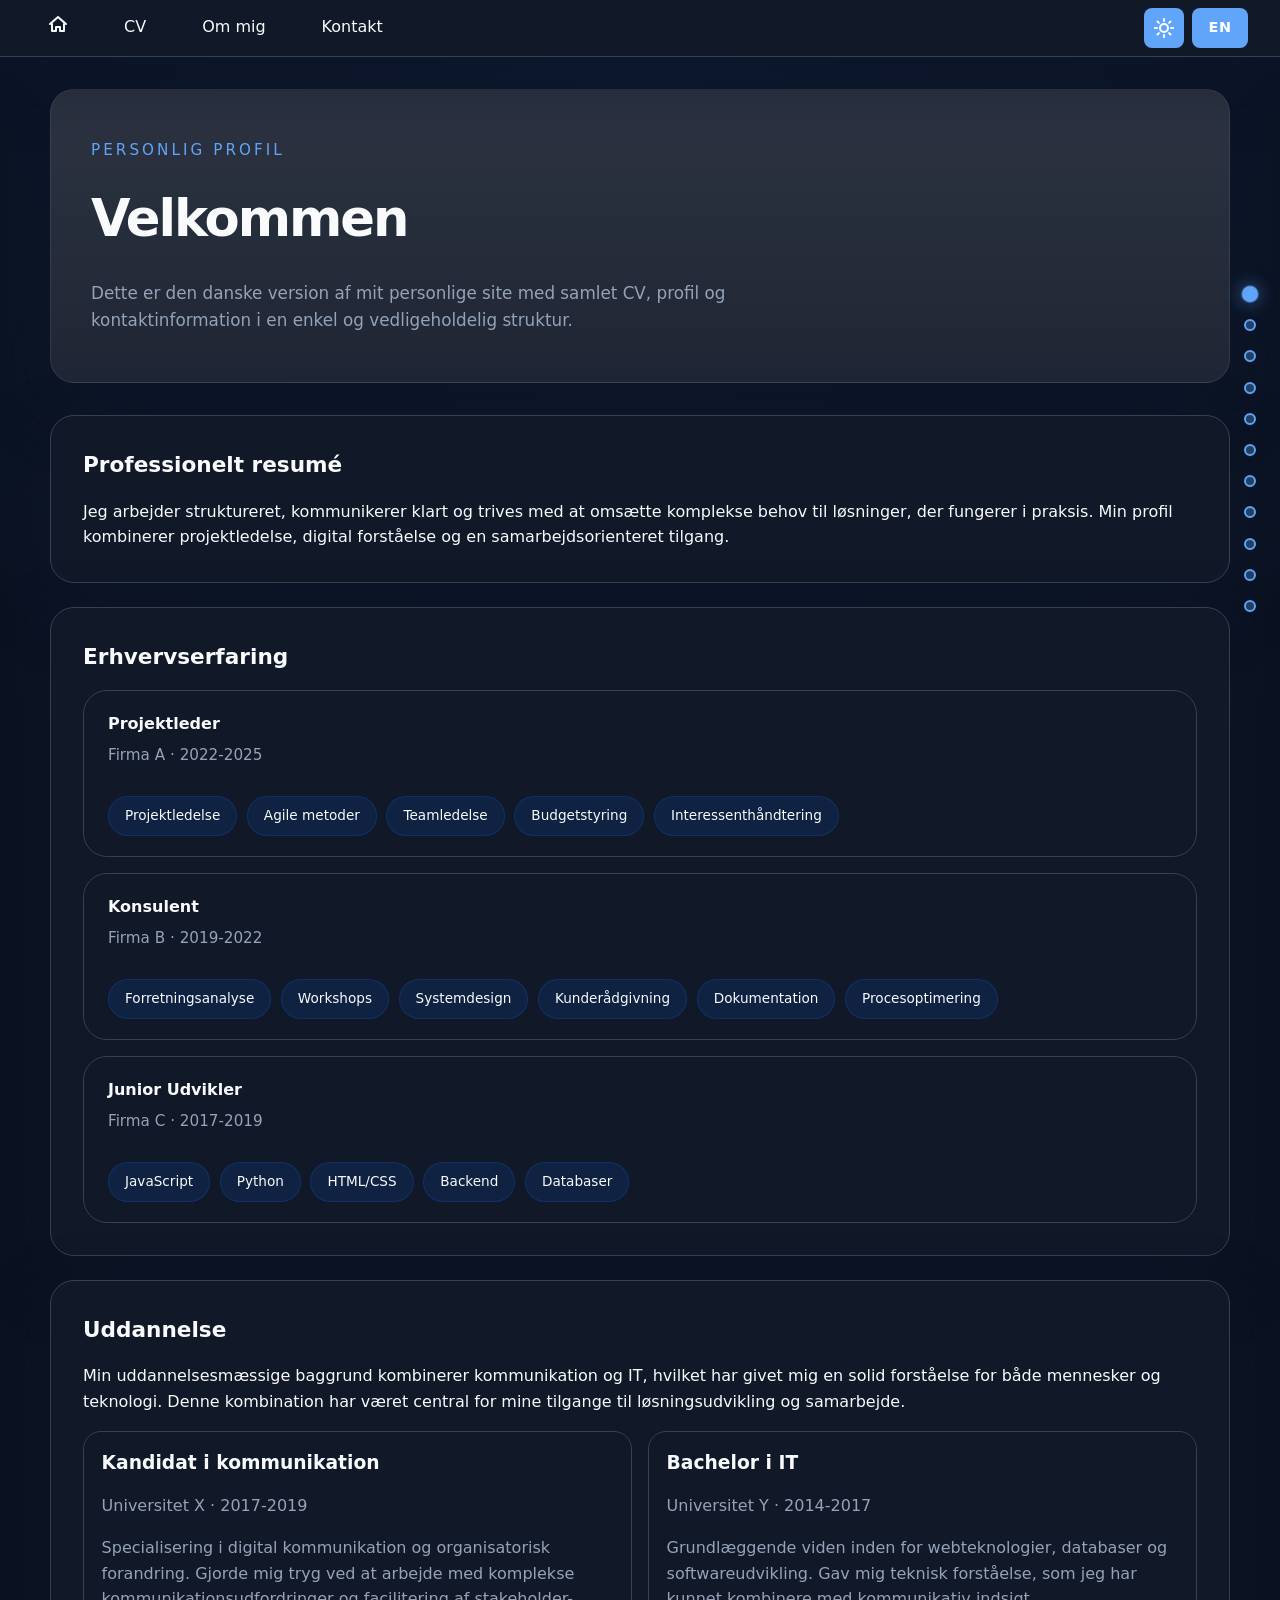
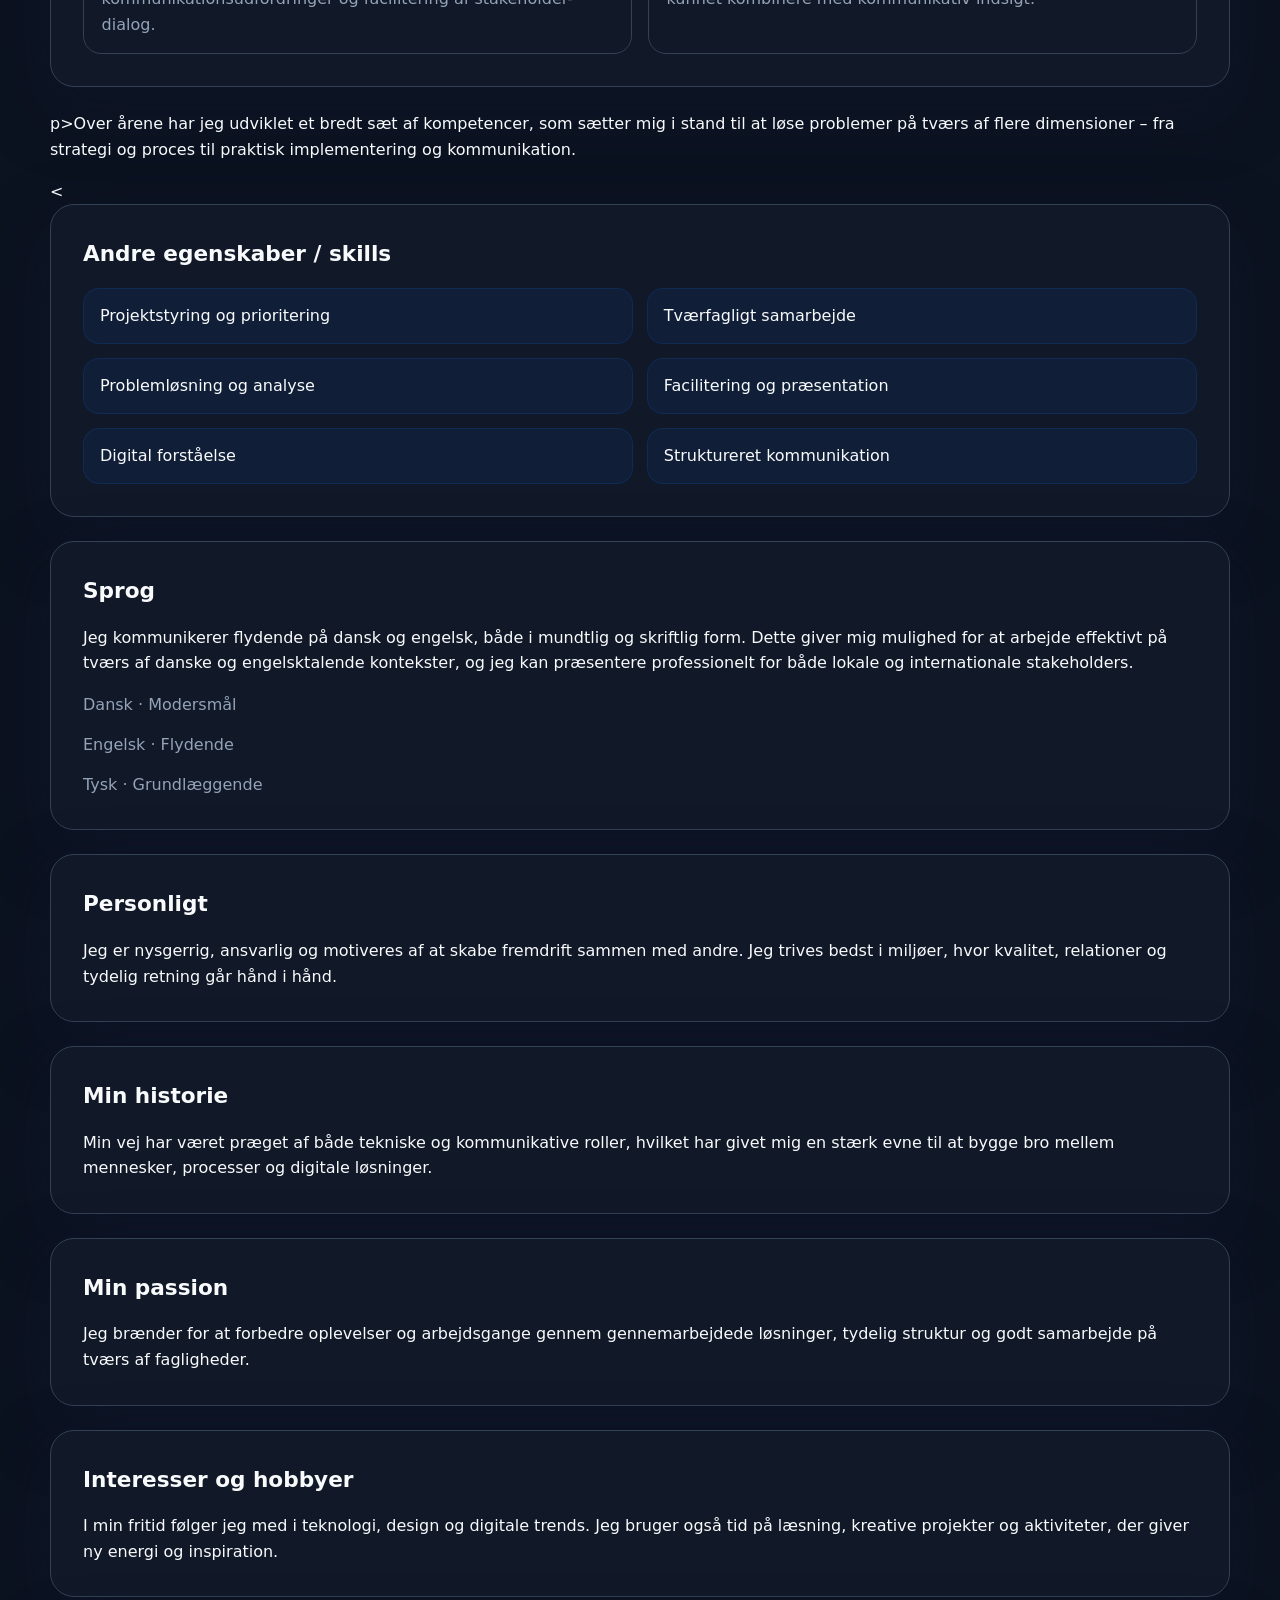
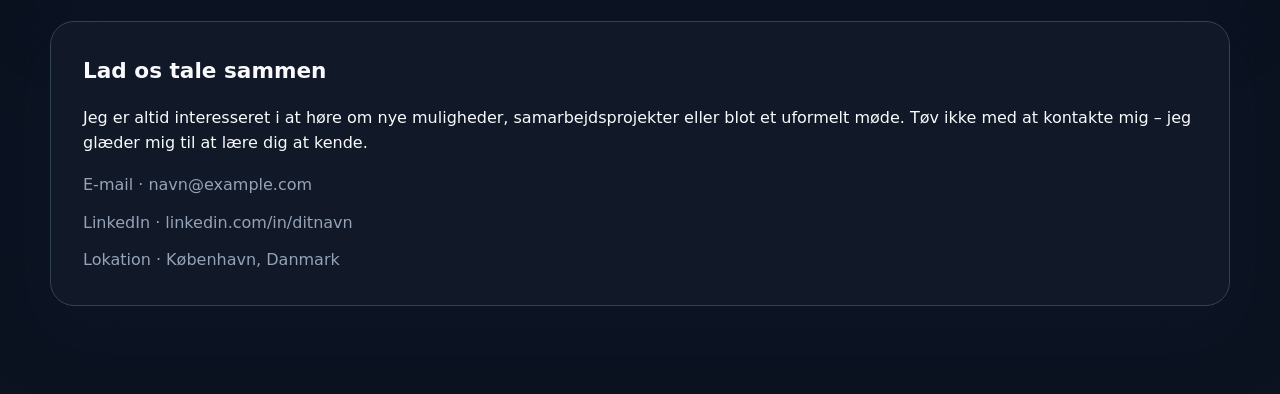
==== da/index.html @ f8e31b6a "Updated educational background and skills sections in both Danish and English versions of the CV." ====
<!DOCTYPE html>
<html lang="da">
<head>
  <meta charset="UTF-8">
  <meta name="viewport" content="width=device-width, initial-scale=1.0">
  <meta name="description" content="Dansk version af mit personlige CV og profilsite.">
  <title>CV og profil</title>
  <link rel="stylesheet" href="../assets/style.css">
</head>
<body>
  <div id="scroll-progress" aria-hidden="true"></div>
  <header class="top-nav">
    <div class="nav-left">
      <nav aria-label="Primær navigation">
        <ul class="nav-menu">
          <li>
            <a href="#top" class="home-icon" aria-label="Gå til toppen" title="Top">
              <svg xmlns="http://www.w3.org/2000/svg" width="20" height="20" viewBox="0 0 20 20" fill="none" aria-hidden="true">
                <path d="M2 10L10 3L18 10" stroke="currentColor" stroke-width="2" stroke-linecap="round" stroke-linejoin="round"/>
                <path d="M4 10V17H8V13H12V17H16V10" stroke="currentColor" stroke-width="2" stroke-linecap="round" stroke-linejoin="round"/>
              </svg>
            </a>
          </li>
          <li><a href="#resume">CV</a></li>
          <li><a href="#about">Om mig</a></li>
          <li><a href="#contact">Kontakt</a></li>
        </ul>
      </nav>
    </div>
    <div class="nav-right">
      <button id="theme-toggle" class="nav-btn icon-btn" type="button" aria-label="Skift tema" title="Skift tema"></button>
      <a class="nav-btn lang-switch" href="../en/index.html" lang="en" hreflang="en" aria-label="Switch to English">EN</a>
    </div>
  </header>

  <main class="page-shell" id="top">
    <section class="hero">
      <div class="hero-content">
        <p class="eyebrow">Personlig profil</p>
        <h1>Velkommen</h1>
        <p class="subtitle">Dette er den danske version af mit personlige site med samlet CV, profil og kontaktinformation i en enkel og vedligeholdelig struktur.</p>
      </div>
    </section>

    <section id="resume" class="section-card">
      <h2>Professionelt resumé</h2>
      <p>Jeg arbejder struktureret, kommunikerer klart og trives med at omsætte komplekse behov til løsninger, der fungerer i praksis. Min profil kombinerer projektledelse, digital forståelse og en samarbejdsorienteret tilgang.</p>
    </section>

    <section id="experience" class="section-card experience">
      <h2>Erhvervserfaring</h2>

      <div class="accordion-item">
        <button class="accordion-button" aria-expanded="false" type="button">
          <span class="accordion-heading">
            <strong>Projektleder</strong>
            <small>Firma A · 2022-2025</small>
          </span>
          <span class="button-skills">
            <span class="skill-pill">Projektledelse</span>
            <span class="skill-pill">Agile metoder</span>
            <span class="skill-pill">Teamledelse</span>
            <span class="skill-pill">Budgetstyring</span>
            <span class="skill-pill">Interessenthåndtering</span>
          </span>
        </button>
        <div class="accordion-panel">
          <p>Ledede tværfaglige teams og sikrede, at projekter blev leveret til tiden og inden for rammerne.</p>
          <p>Arbejdede med planlægning, prioritering og koordinering mellem interne ressourcer og eksterne samarbejdspartnere.</p>
          <p>Skabte mere stabile processer og højere fremdrift gennem tydelig forventningsafstemning og løbende opfølgning.</p>
          <div class="job-skills">
            <span class="skill-pill">Projektledelse</span>
            <span class="skill-pill">Agile metoder</span>
            <span class="skill-pill">Teamledelse</span>
            <span class="skill-pill">Budgetstyring</span>
            <span class="skill-pill">Interessenthåndtering</span>
          </div>
        </div>
      </div>

      <div class="accordion-item">
        <button class="accordion-button" aria-expanded="false" type="button">
          <span class="accordion-heading">
            <strong>Konsulent</strong>
            <small>Firma B · 2019-2022</small>
          </span>
          <span class="button-skills">
            <span class="skill-pill">Forretningsanalyse</span>
            <span class="skill-pill">Workshops</span>
            <span class="skill-pill">Systemdesign</span>
            <span class="skill-pill">Kunderådgivning</span>
            <span class="skill-pill">Dokumentation</span>
            <span class="skill-pill">Procesoptimering</span>
          </span>
        </button>
        <div class="accordion-panel">
          <p>Rådgav kunder om digitale løsninger og omsatte forretningsbehov til konkrete anbefalinger og implementeringer.</p>
          <p>Faciliterede workshops, analyserede arbejdsgange og beskrev løsninger, som kunne forankres i den daglige drift.</p>
          <p>Leverede projekter med høj kundetilfredshed gennem tydelig dokumentation og tæt dialog i hele forløbet.</p>
          <div class="job-skills">
            <span class="skill-pill">Forretningsanalyse</span>
            <span class="skill-pill">Workshops</span>
            <span class="skill-pill">Systemdesign</span>
            <span class="skill-pill">Kunderådgivning</span>
            <span class="skill-pill">Dokumentation</span>
            <span class="skill-pill">Procesoptimering</span>
          </div>
        </div>
      </div>

      <div class="accordion-item">
        <button class="accordion-button" aria-expanded="false" type="button">
          <span class="accordion-heading">
            <strong>Junior Udvikler</strong>
            <small>Firma C · 2017-2019</small>
          </span>
          <span class="button-skills">
            <span class="skill-pill">JavaScript</span>
            <span class="skill-pill">Python</span>
            <span class="skill-pill">HTML/CSS</span>
            <span class="skill-pill">Backend</span>
            <span class="skill-pill">Databaser</span>
          </span>
        </button>
        <div class="accordion-panel">
          <p>Udviklede og vedligeholdt webapplikationer med fokus på stabile funktioner og gode brugeroplevelser.</p>
          <p>Bidrog til både frontend og backend og samarbejdede tæt med designere og mere erfarne udviklere.</p>
          <p>Optimerede løsninger løbende og lærte hurtigt nye teknologier gennem praktisk arbejde og kodegennemgang.</p>
          <div class="job-skills">
            <span class="skill-pill">JavaScript</span>
            <span class="skill-pill">Python</span>
            <span class="skill-pill">HTML/CSS</span>
            <span class="skill-pill">Backend</span>
            <span class="skill-pill">Databaser</span>
          </div>
        </div>
      </div>
    </section>

    <section id="education" class="section-card">
      <h2>Uddannelse</h2>
      <p>Min uddannelsesmæssige baggrund kombinerer kommunikation og IT, hvilket har givet mig en solid forståelse for både mennesker og teknologi. Denne kombination har været central for mine tilgange til løsningsudvikling og samarbejde.</p>
      <div class="edu-grid">
        <article class="edu-item">
          <h3>Kandidat i kommunikation</h3>
          <p>Universitet X · 2017-2019</p>
          <p>Specialisering i digital kommunikation og organisatorisk forandring. Gjorde mig tryg ved at arbejde med komplekse kommunikationsudfordringer og facilitering af stakeholder-dialog.</p>
        </article>
        <article class="edu-item">
          <h3>Bachelor i IT</h3>
          <p>Universitet Y · 2014-2017</p>
          <p>Grundlæggende viden inden for webteknologier, databaser og softwareudvikling. Gav mig teknisk forståelse, som jeg har kunnet kombinere med kommunikativ indsigt.</p>
        </article>
      </div>
    </section>
p>Over årene har jeg udviklet et bredt sæt af kompetencer, som sætter mig i stand til at løse problemer på tværs af flere dimensioner – fra strategi og proces til praktisk implementering og kommunikation.</p>
      <
    <section id="skills" class="section-card">
      <h2>Andre egenskaber / skills</h2>
      <ul class="skill-list">
        <li>Projektstyring og prioritering</li>
        <li>Tværfagligt samarbejde</li>
        <li>Problemløsning og analyse</li>
        <li>Facilitering og præsentation</li>
        <li>Digital forståelse</li>
        <li>Struktureret kommunikation</li>
      </ul>
    </section>

    <section id="languages" class="section-card">
      <h2>Sprog</h2>
      <p>Jeg kommunikerer flydende på dansk og engelsk, både i mundtlig og skriftlig form. Dette giver mig mulighed for at arbejde effektivt på tværs af danske og engelsktalende kontekster, og jeg kan præsentere professionelt for både lokale og internationale stakeholders.</p>
      <ul class="plain-list">
        <li>Dansk · Modersmål</li>
        <li>Engelsk · Flydende</li>
        <li>Tysk · Grundlæggende</li>
      </ul>
    </section>

    <section id="personal" class="section-card">
      <h2>Personligt</h2>
      <p>Jeg er nysgerrig, ansvarlig og motiveres af at skabe fremdrift sammen med andre. Jeg trives bedst i miljøer, hvor kvalitet, relationer og tydelig retning går hånd i hånd.</p>
    </section>

    <section id="about" class="section-card">
      <h2>Min historie</h2>
      <p>Min vej har været præget af både tekniske og kommunikative roller, hvilket har givet mig en stærk evne til at bygge bro mellem mennesker, processer og digitale løsninger.</p>
    </section>

    <section id="passion" class="section-card">
      <h2>Min passion</h2>
      <p>Jeg brænder for at forbedre oplevelser og arbejdsgange gennem gennemarbejdede løsninger, tydelig struktur og godt samarbejde på tværs af fagligheder.</p>
    </section>

    <section id="interests" class="section-card">
      <h2>Interesser og hobbyer</h2>
      <p>I min fritid følger jeg med i teknologi, design og digitale trends. Jeg bruger også tid på læsning, kreative projekter og aktiviteter, der giver ny energi og inspiration.</p>
    </section>

    <section id="contact" class="section-card">
      <h2>Lad os tale sammen</h2>
      <p>Jeg er altid interesseret i at høre om nye muligheder, samarbejdsprojekter eller blot et uformelt møde. Tøv ikke med at kontakte mig – jeg glæder mig til at lære dig at kende.</p>
      <ul class="contact-list">
        <li>E-mail · navn@example.com</li>
        <li>LinkedIn · linkedin.com/in/ditnavn</li>
        <li>Lokation · København, Danmark</li>
      </ul>
    </section>
  </main>

  <script src="../assets/script.js"></script>
</body>
</html>
---- assets/style.css ----
:root {
  color-scheme: dark;
  --bg: #0b1220;
  --surface: #111827;
  --text: #f8fafc;
  --muted: #94a3b8;
  --border: #334155;
  --primary: #60a5fa;
  --shadow: 0 24px 60px rgba(15, 23, 42, 0.65);
  --radius: 24px;
  font-family: Inter, system-ui, -apple-system, BlinkMacSystemFont, "Segoe UI", sans-serif;
}

body.light-theme {
  color-scheme: light;
  --bg: #f7f7f7;
  --surface: #ffffff;
  --text: #111111;
  --muted: #5f6a72;
  --border: #dfe3e8;
  --primary: #0d6efd;
  --shadow: 0 24px 60px rgba(17, 24, 39, 0.08);
}

* {
  box-sizing: border-box;
}

html {
  scroll-behavior: smooth;
}

body {
  margin: 0;
  min-height: 100vh;
  background: radial-gradient(circle at top, rgba(13, 110, 253, 0.08), transparent 28%), var(--bg);
  color: var(--text);
  line-height: 1.6;
}

img {
  max-width: 100%;
  display: block;
}

button,
a {
  font: inherit;
}

.page-shell {
  width: min(1180px, calc(100% - 2rem));
  margin: 0 auto;
  padding: 2rem 0 4rem;
}

.hero {
  background: linear-gradient(180deg, rgba(255, 255, 255, 0.12), rgba(255, 255, 255, 0.06)), var(--surface);
  border: 1px solid rgba(255, 255, 255, 0.08);
  border-radius: var(--radius);
  padding: 3rem 2.5rem;
  margin-bottom: 2rem;
  box-shadow: var(--shadow);
}

body.light-theme .hero {
  background: linear-gradient(180deg, rgba(255, 255, 255, 0.95), rgba(255, 255, 255, 0.7)), var(--surface);
  border-color: rgba(15, 23, 42, 0.08);
}

.hero-content {
  max-width: 760px;
}

.eyebrow {
  margin: 0 0 1rem;
  color: var(--primary);
  font-size: 0.95rem;
  letter-spacing: 0.2em;
  text-transform: uppercase;
}

.hero h1 {
  margin: 0;
  font-size: clamp(2.5rem, 4vw, 4rem);
  letter-spacing: -0.04em;
}

.subtitle {
  margin: 1.25rem 0 0;
  max-width: 700px;
  color: var(--muted);
  font-size: 1.05rem;
}

.section-card {
  background: var(--surface);
  border-radius: var(--radius);
  border: 1px solid var(--border);
  box-shadow: var(--shadow);
  padding: 2rem;
  margin-bottom: 1.5rem;
}

.section-card h2 {
  margin: 0 0 1rem;
  font-size: 1.35rem;
}

.section-card p:last-child {
  margin-bottom: 0;
}

.experience .accordion-item + .accordion-item {
  margin-top: 1rem;
}

.accordion-button {
  width: 100%;
  display: flex;
  align-items: center;
  justify-content: space-between;
  gap: 1rem;
  padding: 1.25rem 1.5rem;
  border: 1px solid var(--border);
  border-radius: 1.5rem;
  background: transparent;
  color: var(--text);
  cursor: pointer;
  transition: background 0.2s ease, border-color 0.2s ease;
  flex-wrap: wrap;
}

.accordion-button:hover,
.accordion-button[aria-expanded="true"] {
  background: rgba(13, 110, 253, 0.06);
  border-color: rgba(13, 110, 253, 0.2);
}

.accordion-heading {
  display: grid;
  gap: 0.4rem;
  text-align: left;
}

.accordion-heading strong {
  font-size: 1rem;
}

.accordion-heading small {
  color: var(--muted);
  font-size: 0.95rem;
}

.button-skills {
  width: 100%;
  display: flex;
  flex-wrap: wrap;
  gap: 0.6rem;
  margin-top: 0.8rem;
}

.accordion-button[aria-expanded="true"] .button-skills {
  display: none;
}

.accordion-panel {
  max-height: 0;
  overflow: hidden;
  transition: max-height 0.3s ease, padding 0.3s ease;
  padding: 0 1.5rem;
}

.accordion-panel p {
  margin: 0;
  padding: 1rem 0 0;
  color: var(--muted);
}

.job-skills {
  display: flex;
  flex-wrap: wrap;
  gap: 0.6rem;
  margin-top: 1.2rem;
  padding-top: 0.8rem;
  border-top: 1px solid var(--border);
}

.skill-pill {
  display: inline-block;
  background: rgba(13, 110, 253, 0.12);
  border: 1px solid rgba(13, 110, 253, 0.2);
  border-radius: 20px;
  padding: 0.5rem 1rem;
  color: var(--text);
  font-size: 0.85rem;
  white-space: nowrap;
}

.edu-grid {
  display: grid;
  gap: 1rem;
  grid-template-columns: repeat(2, minmax(0, 1fr));
}

.edu-item {
  padding: 1rem 1.1rem;
  border: 1px solid var(--border);
  border-radius: 18px;
}

.edu-item h3,
.plain-list li,
.contact-list li {
  margin: 0;
}

.edu-item p,
.plain-list li,
.contact-list li {
  color: var(--muted);
}

.plain-list {
  list-style: none;
  padding: 0;
  margin: 0;
  display: grid;
  gap: 0.9rem;
}

.skill-list {
  display: grid;
  grid-template-columns: repeat(2, minmax(0, 1fr));
  gap: 0.85rem;
  list-style: none;
  padding: 0;
  margin: 0;
}

.skill-list li {
  background: rgba(13, 110, 253, 0.08);
  border: 1px solid rgba(13, 110, 253, 0.14);
  border-radius: 16px;
  padding: 0.9rem 1rem;
  color: var(--text);
}

.contact-list {
  list-style: none;
  padding: 0;
  margin: 0;
  display: grid;
  gap: 0.75rem;
}

.top-nav {
  width: 100%;
  display: flex;
  align-items: center;
  justify-content: space-between;
  background: var(--surface);
  border-bottom: 1px solid var(--border);
  padding: 0.5rem 2rem;
  box-shadow: var(--shadow);
  position: sticky;
  top: 0;
  z-index: 100;
}

.nav-left {
  display: flex;
  align-items: center;
}

.nav-menu {
  display: flex;
  gap: 1.5rem;
  list-style: none;
  margin: 0;
  padding: 0;
}

.nav-menu li a {
  color: var(--text);
  text-decoration: none;
  padding: 0.5rem 1rem;
  border-radius: 8px;
  transition: background 0.2s;
}

.nav-menu li a:hover,
.nav-menu li a.active {
  background: rgba(13, 110, 253, 0.1);
}

.nav-right {
  display: flex;
  align-items: center;
  gap: 0.5rem;
}

.nav-btn {
  background-color: var(--primary);
  border: none;
  color: white;
  padding: 0.5rem 1rem;
  font-size: 0.9rem;
  border-radius: 8px;
  cursor: pointer;
  transition: background-color 0.2s;
  text-decoration: none;
  display: inline-flex;
  align-items: center;
  justify-content: center;
}

.nav-btn:hover {
  background-color: #0056b3;
}

.icon-btn {
  padding: 0.5rem;
  min-width: 2.5rem;
  min-height: 2.5rem;
}

.lang-switch {
  min-width: 3rem;
  font-weight: 700;
  letter-spacing: 0.06em;
}

#scroll-progress {
  position: fixed;
  right: 1.5rem;
  top: 50%;
  transform: translateY(-50%);
  width: auto;
  height: auto;
  z-index: 999;
  display: flex;
  flex-direction: column;
  gap: 1.2rem;
}

.progress-bullet {
  width: 12px;
  height: 12px;
  border-radius: 50%;
  background: rgba(96, 165, 250, 0.3);
  border: 2px solid var(--primary);
  cursor: pointer;
  transition: all 0.3s ease;
  display: block;
}

.progress-bullet:hover {
  background: rgba(96, 165, 250, 0.6);
  transform: scale(1.3);
}

.progress-bullet.active {
  background: var(--primary);
  transform: scale(1.4);
  box-shadow: 0 0 12px rgba(96, 165, 250, 0.6);
}

body.light-theme .progress-bullet {
  background: rgba(13, 110, 253, 0.2);
}

body.light-theme .progress-bullet.active {
  box-shadow: 0 0 12px rgba(13, 110, 253, 0.5);
}

@media (max-width: 1024px) {
  #scroll-progress {
    right: 1rem;
  }
}

@media (max-width: 768px) {
  #scroll-progress {
    display: none;
  }
}

@media (max-width: 760px) {
  .top-nav {
    flex-direction: row;
    align-items: center;
    padding: 0.5rem 0.75rem;
    gap: 0.5rem;
  }

  .nav-left {
    flex: 1;
    min-width: 0;
  }

  .nav-menu {
    gap: 0.5rem;
    flex: 1;
  }

  .nav-menu li a {
    padding: 0.4rem 0.6rem;
    font-size: 0.85rem;
  }

  .nav-right {
    flex: 0 0 auto;
    gap: 0.4rem;
  }

  .nav-btn {
    padding: 0.4rem 0.6rem;
    font-size: 0.85rem;
  }

  .icon-btn {
    padding: 0.4rem;
    min-width: 2.2rem;
    min-height: 2.2rem;
  }
}

@media (max-width: 760px) {
  .page-shell {
    width: min(100%, calc(100% - 1.5rem));
    padding-top: 1.5rem;
  }

  .hero {
    padding: 2rem 1.5rem;
  }

  .section-card {
    padding: 1.5rem;
  }

  .edu-grid,
  .skill-list {
    grid-template-columns: 1fr;
  }
}
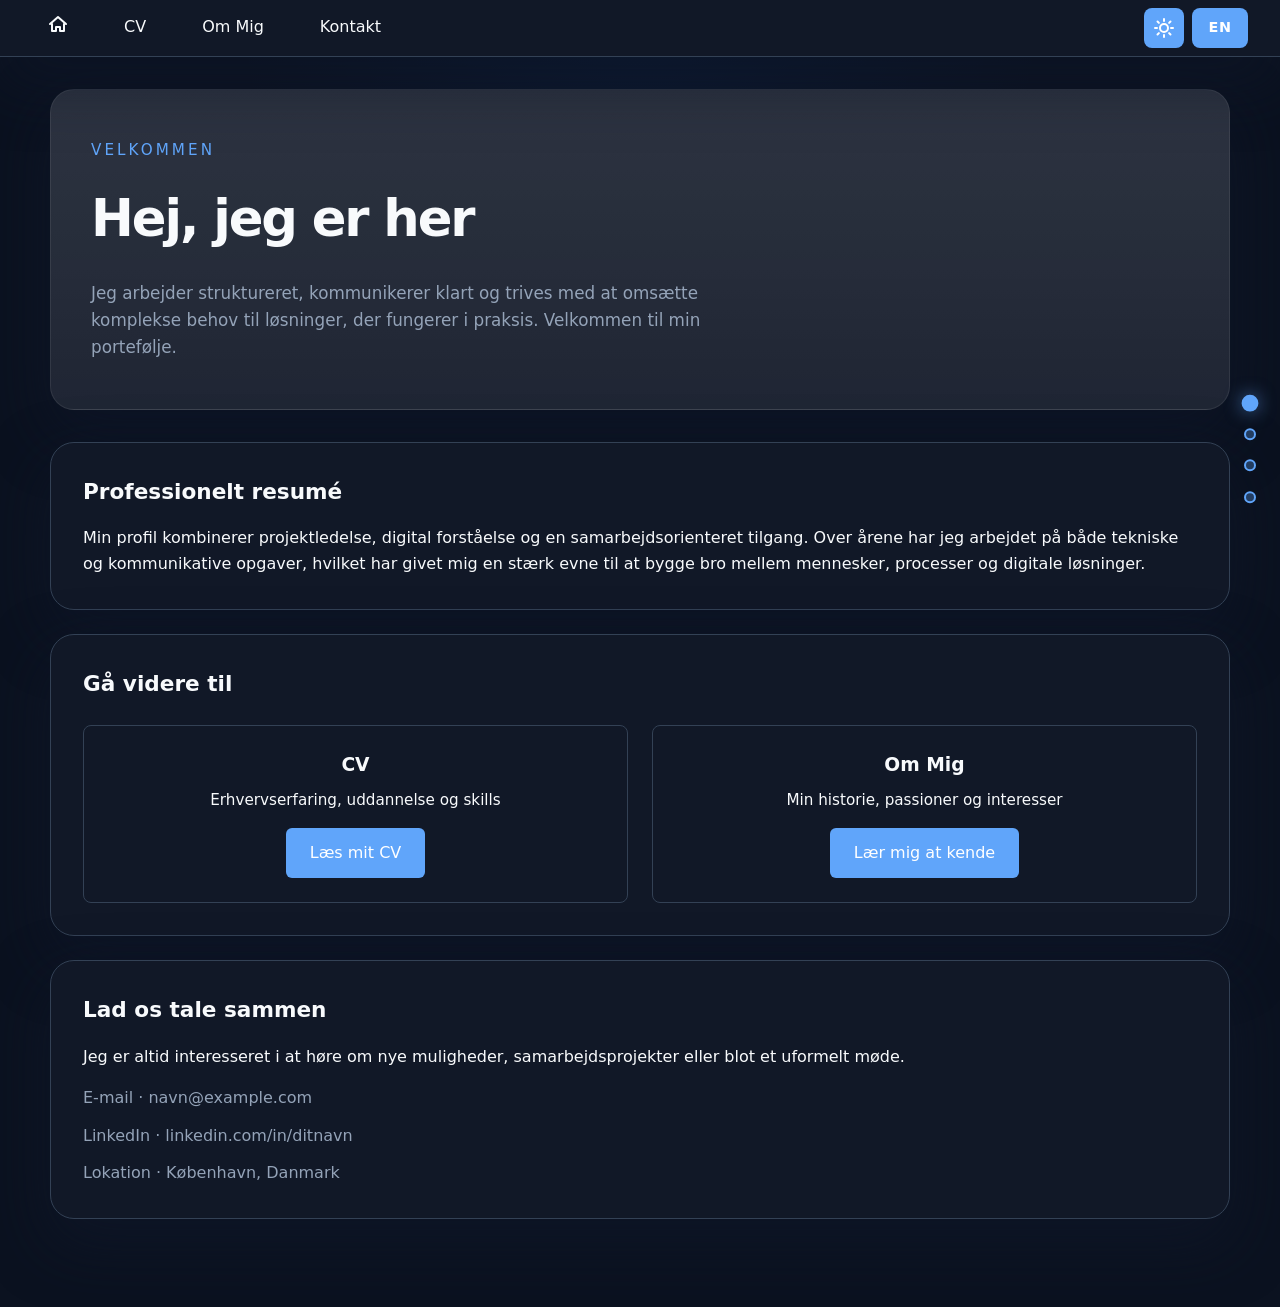
==== commit 2a975ab4: "Update personal portfolio: Revise index.html, add CV and About pages in English and Danish, and enha" ====
--- a/da/index.html
+++ b/da/index.html
@@ -3,8 +3,8 @@
 <head>
   <meta charset="UTF-8">
   <meta name="viewport" content="width=device-width, initial-scale=1.0">
-  <meta name="description" content="Dansk version af mit personlige CV og profilsite.">
-  <title>CV og profil</title>
+  <meta name="description" content="Dansk version af min personlige portefølje. CV, Om Mig og kontaktinformation.">
+  <title>Personlig portefølje</title>
   <link rel="stylesheet" href="../assets/style.css">
 </head>
 <body>
@@ -21,9 +21,9 @@
               </svg>
             </a>
           </li>
-          <li><a href="#resume">CV</a></li>
-          <li><a href="#about">Om mig</a></li>
-          <li><a href="#contact">Kontakt</a></li>
+          <li><a href="cv.html">CV</a></li>
+          <li><a href="om-mig.html">Om Mig</a></li>
+          <li><a href="om-mig.html#contact">Kontakt</a></li>
         </ul>
       </nav>
     </div>
@@ -36,170 +36,36 @@
   <main class="page-shell" id="top">
     <section class="hero">
       <div class="hero-content">
-        <p class="eyebrow">Personlig profil</p>
-        <h1>Velkommen</h1>
-        <p class="subtitle">Dette er den danske version af mit personlige site med samlet CV, profil og kontaktinformation i en enkel og vedligeholdelig struktur.</p>
+        <p class="eyebrow">Velkommen</p>
+        <h1>Hej, jeg er her</h1>
+        <p class="subtitle">Jeg arbejder struktureret, kommunikerer klart og trives med at omsætte komplekse behov til løsninger, der fungerer i praksis. Velkommen til min portefølje.</p>
       </div>
     </section>
 
     <section id="resume" class="section-card">
       <h2>Professionelt resumé</h2>
-      <p>Jeg arbejder struktureret, kommunikerer klart og trives med at omsætte komplekse behov til løsninger, der fungerer i praksis. Min profil kombinerer projektledelse, digital forståelse og en samarbejdsorienteret tilgang.</p>
+      <p>Min profil kombinerer projektledelse, digital forståelse og en samarbejdsorienteret tilgang. Over årene har jeg arbejdet på både tekniske og kommunikative opgaver, hvilket har givet mig en stærk evne til at bygge bro mellem mennesker, processer og digitale løsninger.</p>
     </section>
 
-    <section id="experience" class="section-card experience">
-      <h2>Erhvervserfaring</h2>
-
-      <div class="accordion-item">
-        <button class="accordion-button" aria-expanded="false" type="button">
-          <span class="accordion-heading">
-            <strong>Projektleder</strong>
-            <small>Firma A · 2022-2025</small>
-          </span>
-          <span class="button-skills">
-            <span class="skill-pill">Projektledelse</span>
-            <span class="skill-pill">Agile metoder</span>
-            <span class="skill-pill">Teamledelse</span>
-            <span class="skill-pill">Budgetstyring</span>
-            <span class="skill-pill">Interessenthåndtering</span>
-          </span>
-        </button>
-        <div class="accordion-panel">
-          <p>Ledede tværfaglige teams og sikrede, at projekter blev leveret til tiden og inden for rammerne.</p>
-          <p>Arbejdede med planlægning, prioritering og koordinering mellem interne ressourcer og eksterne samarbejdspartnere.</p>
-          <p>Skabte mere stabile processer og højere fremdrift gennem tydelig forventningsafstemning og løbende opfølgning.</p>
-          <div class="job-skills">
-            <span class="skill-pill">Projektledelse</span>
-            <span class="skill-pill">Agile metoder</span>
-            <span class="skill-pill">Teamledelse</span>
-            <span class="skill-pill">Budgetstyring</span>
-            <span class="skill-pill">Interessenthåndtering</span>
-          </div>
-        </div>
-      </div>
-
-      <div class="accordion-item">
-        <button class="accordion-button" aria-expanded="false" type="button">
-          <span class="accordion-heading">
-            <strong>Konsulent</strong>
-            <small>Firma B · 2019-2022</small>
-          </span>
-          <span class="button-skills">
-            <span class="skill-pill">Forretningsanalyse</span>
-            <span class="skill-pill">Workshops</span>
-            <span class="skill-pill">Systemdesign</span>
-            <span class="skill-pill">Kunderådgivning</span>
-            <span class="skill-pill">Dokumentation</span>
-            <span class="skill-pill">Procesoptimering</span>
-          </span>
-        </button>
-        <div class="accordion-panel">
-          <p>Rådgav kunder om digitale løsninger og omsatte forretningsbehov til konkrete anbefalinger og implementeringer.</p>
-          <p>Faciliterede workshops, analyserede arbejdsgange og beskrev løsninger, som kunne forankres i den daglige drift.</p>
-          <p>Leverede projekter med høj kundetilfredshed gennem tydelig dokumentation og tæt dialog i hele forløbet.</p>
-          <div class="job-skills">
-            <span class="skill-pill">Forretningsanalyse</span>
-            <span class="skill-pill">Workshops</span>
-            <span class="skill-pill">Systemdesign</span>
-            <span class="skill-pill">Kunderådgivning</span>
-            <span class="skill-pill">Dokumentation</span>
-            <span class="skill-pill">Procesoptimering</span>
-          </div>
-        </div>
-      </div>
-
-      <div class="accordion-item">
-        <button class="accordion-button" aria-expanded="false" type="button">
-          <span class="accordion-heading">
-            <strong>Junior Udvikler</strong>
-            <small>Firma C · 2017-2019</small>
-          </span>
-          <span class="button-skills">
-            <span class="skill-pill">JavaScript</span>
-            <span class="skill-pill">Python</span>
-            <span class="skill-pill">HTML/CSS</span>
-            <span class="skill-pill">Backend</span>
-            <span class="skill-pill">Databaser</span>
-          </span>
-        </button>
-        <div class="accordion-panel">
-          <p>Udviklede og vedligeholdt webapplikationer med fokus på stabile funktioner og gode brugeroplevelser.</p>
-          <p>Bidrog til både frontend og backend og samarbejdede tæt med designere og mere erfarne udviklere.</p>
-          <p>Optimerede løsninger løbende og lærte hurtigt nye teknologier gennem praktisk arbejde og kodegennemgang.</p>
-          <div class="job-skills">
-            <span class="skill-pill">JavaScript</span>
-            <span class="skill-pill">Python</span>
-            <span class="skill-pill">HTML/CSS</span>
-            <span class="skill-pill">Backend</span>
-            <span class="skill-pill">Databaser</span>
-          </div>
-        </div>
-      </div>
-    </section>
-
-    <section id="education" class="section-card">
-      <h2>Uddannelse</h2>
-      <p>Min uddannelsesmæssige baggrund kombinerer kommunikation og IT, hvilket har givet mig en solid forståelse for både mennesker og teknologi. Denne kombination har været central for mine tilgange til løsningsudvikling og samarbejde.</p>
-      <div class="edu-grid">
-        <article class="edu-item">
-          <h3>Kandidat i kommunikation</h3>
-          <p>Universitet X · 2017-2019</p>
-          <p>Specialisering i digital kommunikation og organisatorisk forandring. Gjorde mig tryg ved at arbejde med komplekse kommunikationsudfordringer og facilitering af stakeholder-dialog.</p>
+    <section id="highlights" class="section-card">
+      <h2>Gå videre til</h2>
+      <div style="display: grid; grid-template-columns: 1fr 1fr; gap: 1.5rem; margin-top: 1.5rem;">
+        <article style="padding: 1.5rem; border: 1px solid var(--border); border-radius: 8px; background: var(--surface); text-align: center;">
+          <h3 style="margin: 0 0 0.5rem 0;">CV</h3>
+          <p style="margin: 0 0 1rem 0; font-size: 0.95rem; color: var(--text-secondary);">Erhvervserfaring, uddannelse og skills</p>
+          <a href="cv.html" style="display: inline-block; padding: 0.75rem 1.5rem; background: var(--primary); color: white; text-decoration: none; border-radius: 6px; font-weight: 500;">Læs mit CV</a>
         </article>
-        <article class="edu-item">
-          <h3>Bachelor i IT</h3>
-          <p>Universitet Y · 2014-2017</p>
-          <p>Grundlæggende viden inden for webteknologier, databaser og softwareudvikling. Gav mig teknisk forståelse, som jeg har kunnet kombinere med kommunikativ indsigt.</p>
+        <article style="padding: 1.5rem; border: 1px solid var(--border); border-radius: 8px; background: var(--surface); text-align: center;">
+          <h3 style="margin: 0 0 0.5rem 0;">Om Mig</h3>
+          <p style="margin: 0 0 1rem 0; font-size: 0.95rem; color: var(--text-secondary);">Min historie, passioner og interesser</p>
+          <a href="om-mig.html" style="display: inline-block; padding: 0.75rem 1.5rem; background: var(--primary); color: white; text-decoration: none; border-radius: 6px; font-weight: 500;">Lær mig at kende</a>
         </article>
       </div>
-    </section>
-p>Over årene har jeg udviklet et bredt sæt af kompetencer, som sætter mig i stand til at løse problemer på tværs af flere dimensioner – fra strategi og proces til praktisk implementering og kommunikation.</p>
-      <
-    <section id="skills" class="section-card">
-      <h2>Andre egenskaber / skills</h2>
-      <ul class="skill-list">
-        <li>Projektstyring og prioritering</li>
-        <li>Tværfagligt samarbejde</li>
-        <li>Problemløsning og analyse</li>
-        <li>Facilitering og præsentation</li>
-        <li>Digital forståelse</li>
-        <li>Struktureret kommunikation</li>
-      </ul>
-    </section>
-
-    <section id="languages" class="section-card">
-      <h2>Sprog</h2>
-      <p>Jeg kommunikerer flydende på dansk og engelsk, både i mundtlig og skriftlig form. Dette giver mig mulighed for at arbejde effektivt på tværs af danske og engelsktalende kontekster, og jeg kan præsentere professionelt for både lokale og internationale stakeholders.</p>
-      <ul class="plain-list">
-        <li>Dansk · Modersmål</li>
-        <li>Engelsk · Flydende</li>
-        <li>Tysk · Grundlæggende</li>
-      </ul>
-    </section>
-
-    <section id="personal" class="section-card">
-      <h2>Personligt</h2>
-      <p>Jeg er nysgerrig, ansvarlig og motiveres af at skabe fremdrift sammen med andre. Jeg trives bedst i miljøer, hvor kvalitet, relationer og tydelig retning går hånd i hånd.</p>
-    </section>
-
-    <section id="about" class="section-card">
-      <h2>Min historie</h2>
-      <p>Min vej har været præget af både tekniske og kommunikative roller, hvilket har givet mig en stærk evne til at bygge bro mellem mennesker, processer og digitale løsninger.</p>
-    </section>
-
-    <section id="passion" class="section-card">
-      <h2>Min passion</h2>
-      <p>Jeg brænder for at forbedre oplevelser og arbejdsgange gennem gennemarbejdede løsninger, tydelig struktur og godt samarbejde på tværs af fagligheder.</p>
-    </section>
-
-    <section id="interests" class="section-card">
-      <h2>Interesser og hobbyer</h2>
-      <p>I min fritid følger jeg med i teknologi, design og digitale trends. Jeg bruger også tid på læsning, kreative projekter og aktiviteter, der giver ny energi og inspiration.</p>
     </section>
 
     <section id="contact" class="section-card">
       <h2>Lad os tale sammen</h2>
-      <p>Jeg er altid interesseret i at høre om nye muligheder, samarbejdsprojekter eller blot et uformelt møde. Tøv ikke med at kontakte mig – jeg glæder mig til at lære dig at kende.</p>
+      <p>Jeg er altid interesseret i at høre om nye muligheder, samarbejdsprojekter eller blot et uformelt møde.</p>
       <ul class="contact-list">
         <li>E-mail · navn@example.com</li>
         <li>LinkedIn · linkedin.com/in/ditnavn</li>
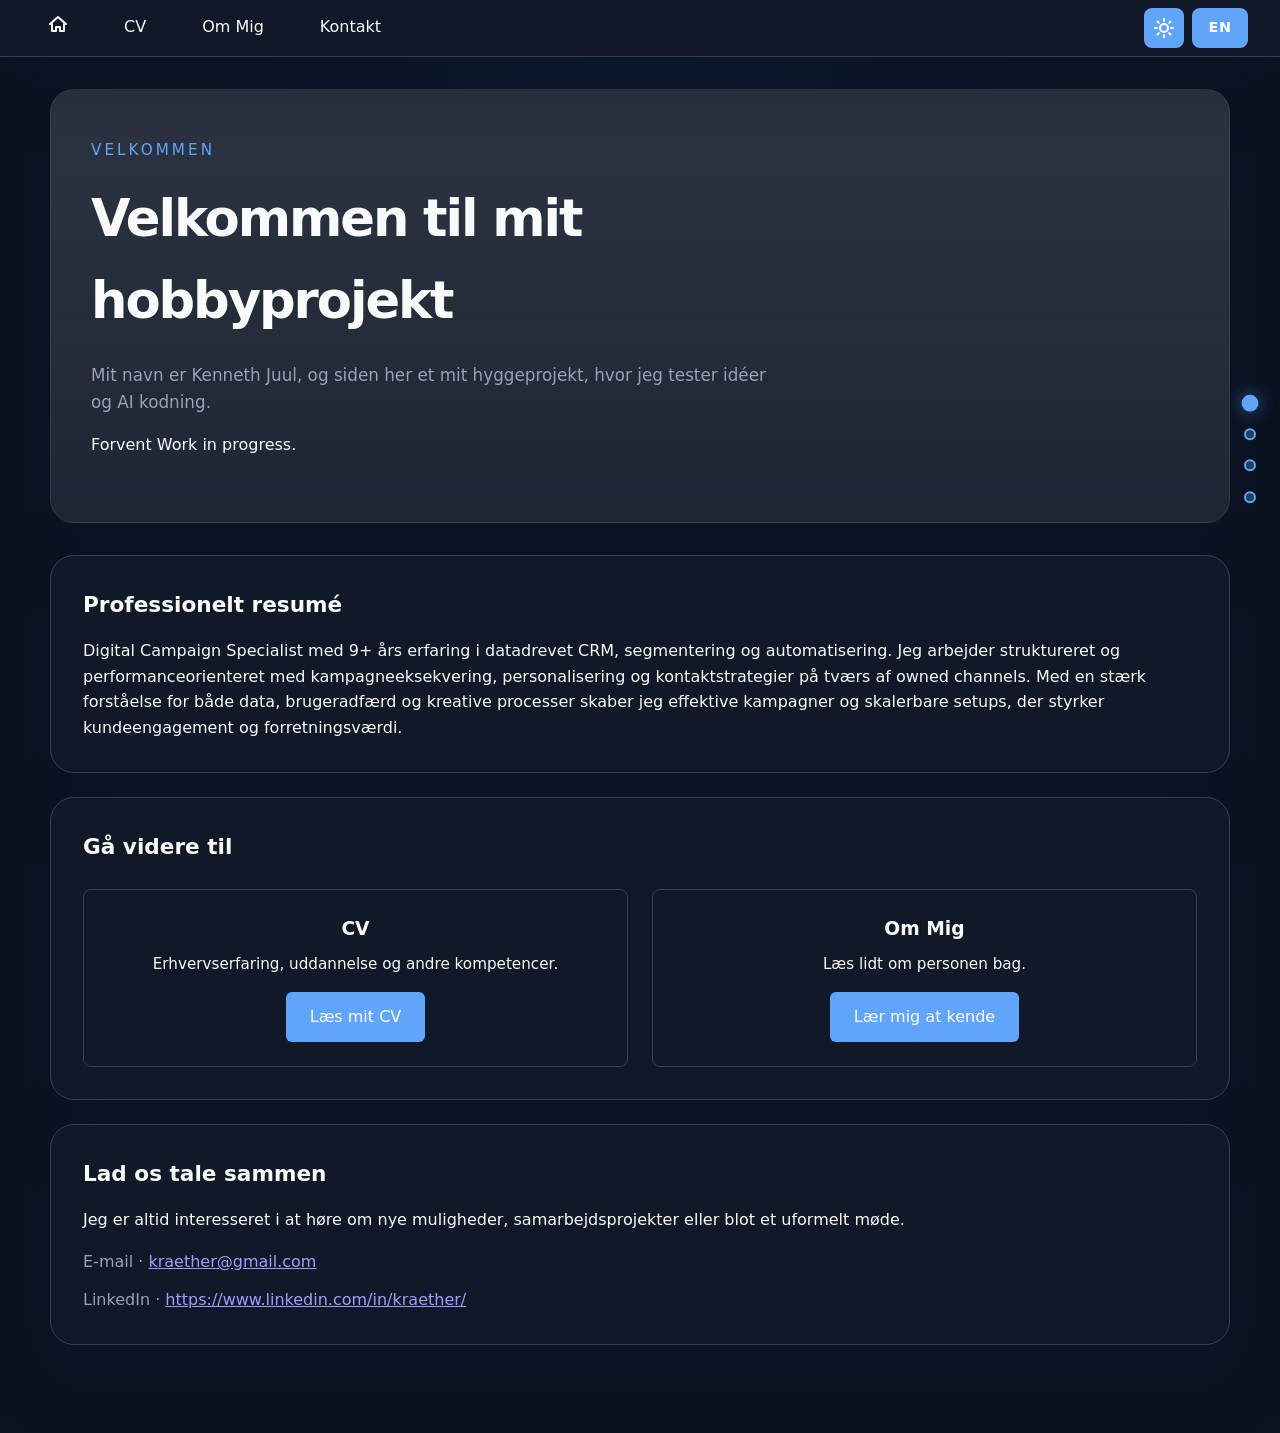
==== commit b7de88b6: "Revise hero section and update contact information in CV" ====
--- a/da/index.html
+++ b/da/index.html
@@ -5,7 +5,7 @@
   <meta name="viewport" content="width=device-width, initial-scale=1.0">
   <meta name="description" content="Dansk version af min personlige portefølje. CV, Om Mig og kontaktinformation.">
   <title>Personlig portefølje</title>
-  <link rel="stylesheet" href="../assets/style.css">
+  <link rel="stylesheet" href="../assets/style.css?v=20260422">
 </head>
 <body>
   <div id="scroll-progress" aria-hidden="true"></div>
@@ -37,14 +37,14 @@
     <section class="hero">
       <div class="hero-content">
         <p class="eyebrow">Velkommen</p>
-        <h1>Hej, jeg er her</h1>
-        <p class="subtitle">Jeg arbejder struktureret, kommunikerer klart og trives med at omsætte komplekse behov til løsninger, der fungerer i praksis. Velkommen til min portefølje.</p>
+        <h1>Velkommen til mit hobbyprojekt</h1>
+        <p class="subtitle">Mit navn er Kenneth Juul, og siden her et mit hyggeprojekt, hvor jeg tester idéer og AI kodning. </p><p>Forvent Work in progress.</p>
       </div>
     </section>
 
     <section id="resume" class="section-card">
       <h2>Professionelt resumé</h2>
-      <p>Min profil kombinerer projektledelse, digital forståelse og en samarbejdsorienteret tilgang. Over årene har jeg arbejdet på både tekniske og kommunikative opgaver, hvilket har givet mig en stærk evne til at bygge bro mellem mennesker, processer og digitale løsninger.</p>
+      <p>Digital Campaign Specialist med 9+ års erfaring i datadrevet CRM, segmentering og automatisering. Jeg arbejder struktureret og performanceorienteret med kampagneeksekvering, personalisering og kontaktstrategier på tværs af owned channels. Med en stærk forståelse for både data, brugeradfærd og kreative processer skaber jeg effektive kampagner og skalerbare setups, der styrker kundeengagement og forretningsværdi.</p>
     </section>
 
     <section id="highlights" class="section-card">
@@ -52,12 +52,12 @@
       <div style="display: grid; grid-template-columns: 1fr 1fr; gap: 1.5rem; margin-top: 1.5rem;">
         <article style="padding: 1.5rem; border: 1px solid var(--border); border-radius: 8px; background: var(--surface); text-align: center;">
           <h3 style="margin: 0 0 0.5rem 0;">CV</h3>
-          <p style="margin: 0 0 1rem 0; font-size: 0.95rem; color: var(--text-secondary);">Erhvervserfaring, uddannelse og skills</p>
+          <p style="margin: 0 0 1rem 0; font-size: 0.95rem; color: var(--text-secondary);">Erhvervserfaring, uddannelse og andre kompetencer.</p>
           <a href="cv.html" style="display: inline-block; padding: 0.75rem 1.5rem; background: var(--primary); color: white; text-decoration: none; border-radius: 6px; font-weight: 500;">Læs mit CV</a>
         </article>
         <article style="padding: 1.5rem; border: 1px solid var(--border); border-radius: 8px; background: var(--surface); text-align: center;">
           <h3 style="margin: 0 0 0.5rem 0;">Om Mig</h3>
-          <p style="margin: 0 0 1rem 0; font-size: 0.95rem; color: var(--text-secondary);">Min historie, passioner og interesser</p>
+          <p style="margin: 0 0 1rem 0; font-size: 0.95rem; color: var(--text-secondary);">Læs lidt om personen bag.</p>
           <a href="om-mig.html" style="display: inline-block; padding: 0.75rem 1.5rem; background: var(--primary); color: white; text-decoration: none; border-radius: 6px; font-weight: 500;">Lær mig at kende</a>
         </article>
       </div>
@@ -67,13 +67,12 @@
       <h2>Lad os tale sammen</h2>
       <p>Jeg er altid interesseret i at høre om nye muligheder, samarbejdsprojekter eller blot et uformelt møde.</p>
       <ul class="contact-list">
-        <li>E-mail · navn@example.com</li>
-        <li>LinkedIn · linkedin.com/in/ditnavn</li>
-        <li>Lokation · København, Danmark</li>
+        <li>E-mail · <a style="text-decoration: underline;" href="mailto:kraether@gmail.com">kraether@gmail.com</a></li>
+        <li>LinkedIn · <a href="https://www.linkedin.com/in/kraether/" target="_blank" >https://www.linkedin.com/in/kraether/</a></li>
       </ul>
     </section>
   </main>
 
-  <script src="../assets/script.js"></script>
+  <script src="../assets/script.js?v=20260422"></script>
 </body>
 </html>
--- a/assets/style.css
+++ b/assets/style.css
@@ -186,6 +186,13 @@
   border-top: 1px solid var(--border);
 }
 
+.job-tech-stack {
+  display: flex;
+  flex-wrap: wrap;
+  gap: 0.45rem;
+  margin-top: 0.75rem;
+}
+
 .skill-pill {
   display: inline-block;
   background: rgba(13, 110, 253, 0.12);
@@ -194,6 +201,18 @@
   padding: 0.5rem 1rem;
   color: var(--text);
   font-size: 0.85rem;
+  white-space: nowrap;
+}
+
+.tech-pill {
+  display: inline-block;
+  background: rgba(13, 110, 253, 0.08);
+  border: 1px solid rgba(13, 110, 253, 0.16);
+  border-radius: 14px;
+  padding: 0.3rem 0.65rem;
+  color: var(--text);
+  font-size: 0.75rem;
+  line-height: 1.2;
   white-space: nowrap;
 }
 
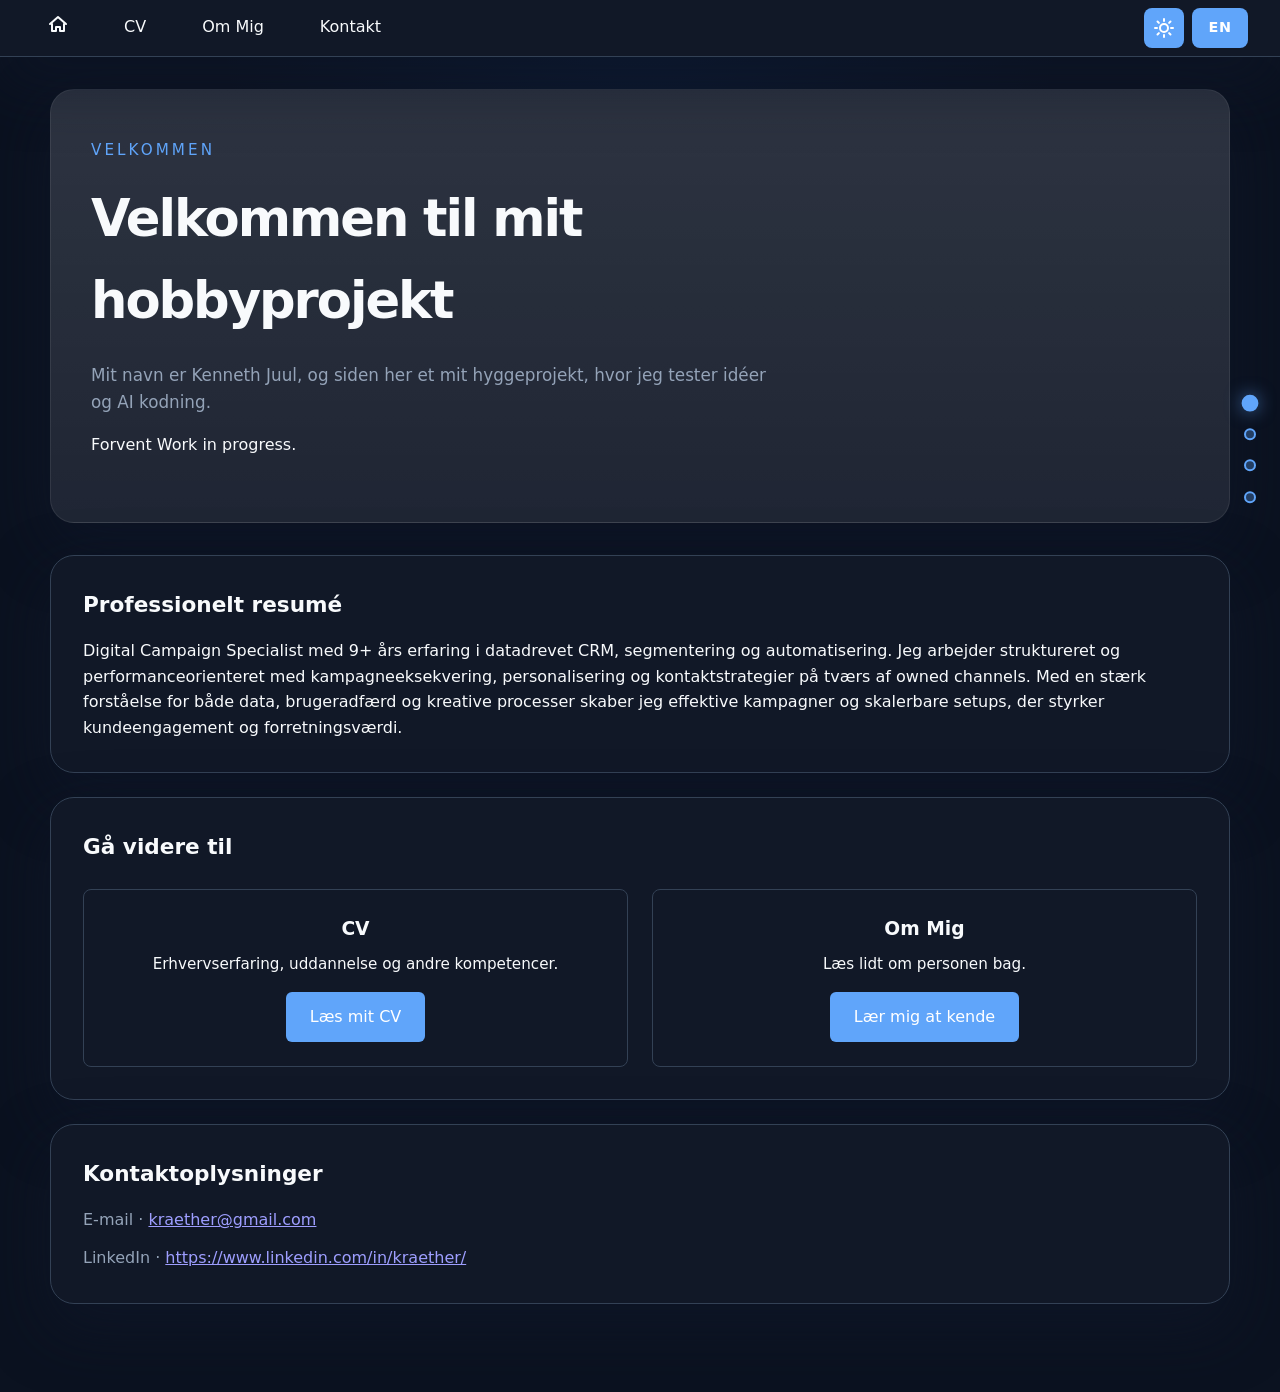
==== commit 3eece822: "Update contact section in CV: Change heading to 'Kontaktoplysninger' and remove introductory text." ====
--- a/da/index.html
+++ b/da/index.html
@@ -64,8 +64,8 @@
     </section>
 
     <section id="contact" class="section-card">
-      <h2>Lad os tale sammen</h2>
-      <p>Jeg er altid interesseret i at høre om nye muligheder, samarbejdsprojekter eller blot et uformelt møde.</p>
+      <h2>Kontaktoplysninger</h2>
+      
       <ul class="contact-list">
         <li>E-mail · <a style="text-decoration: underline;" href="mailto:kraether@gmail.com">kraether@gmail.com</a></li>
         <li>LinkedIn · <a href="https://www.linkedin.com/in/kraether/" target="_blank" >https://www.linkedin.com/in/kraether/</a></li>
